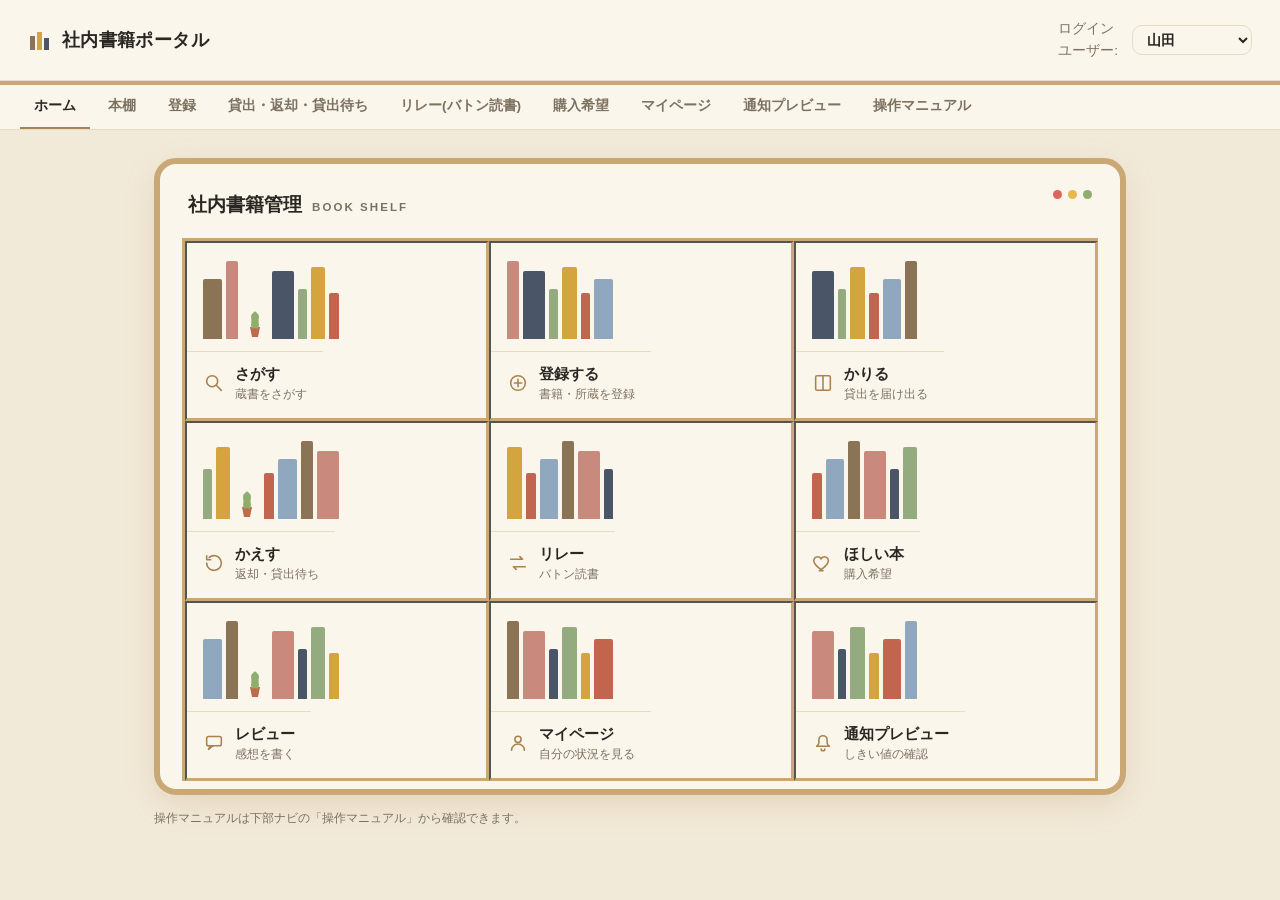
==== book-portal/index.html @ c52a91c8 "社内書籍ポータルのMockアプリをbook-portal/に追加 LINE LIFF経由で開いて動作確認するため、GitHub Pages(個人アカウント)に 社内書籍ポータルのフロントエンドMock" ====
<!DOCTYPE html>
<html lang="ja">
<head>
<meta charset="UTF-8">
<meta name="viewport" content="width=device-width, initial-scale=1.0">
<title>社内書籍ポータル</title>
<link rel="stylesheet" href="style.css">
</head>
<body>
<header>
  <h1><svg class="brand-mark" viewBox="0 0 24 24" width="24" height="24" aria-hidden="true">
    <rect x="2" y="8" width="5" height="14" fill="#8b7355"/>
    <rect x="9" y="4" width="5" height="18" fill="#d4a53f"/>
    <rect x="16" y="10" width="5" height="12" fill="#4a5568"/>
  </svg>社内書籍ポータル</h1>
  <div class="user-switch">
    ログインユーザー:
    <select id="currentUser"></select>
  </div>
</header>
<div class="accent-bar" aria-hidden="true"></div>

<nav id="nav">
  <button data-view="home" class="active">ホーム</button>
  <button data-view="shelf">本棚</button>
  <button data-view="register">登録</button>
  <button data-view="loan">貸出・返却・貸出待ち</button>
  <button data-view="relay">リレー(バトン読書)</button>
  <button data-view="wishlist">購入希望</button>
  <button data-view="mypage">マイページ</button>
  <button data-view="notify">通知プレビュー</button>
  <button data-view="manual">操作マニュアル</button>
</nav>

<main id="main"></main>

<script src="app.js"></script>
</body>
</html>
---- book-portal/style.css ----
/*
  デザインコンセプト: あたたかい木の本棚
  生成りのクリーム背景 + オーク材のような木目トーン + パステルな背表紙カラー。
  ホーム画面は「本棚の小部屋」を模したタイル型メニューにしている。
*/
:root {
  --bg: #f2ead9;
  --surface: #faf6ec;
  --wood: #c9a876;
  --wood-dark: #a9824f;
  --ink: #2a2622;
  --ink-soft: #7c7160;
  --line: #e7dcc2;

  --spine-brown: #8b7355;
  --spine-rose: #c98a7d;
  --spine-navy: #4a5568;
  --spine-sage: #94ab7f;
  --spine-gold: #d4a53f;
  --spine-terracotta: #c1654f;
  --spine-blue: #8fa8bf;

  --plant-green: #8fae6d;
  --plant-pot: #bf6a4d;
  --danger: #b1493a;
  --radius: 10px;
}
* { box-sizing: border-box; }
body {
  margin: 0;
  font-family: "Hiragino Kaku Gothic ProN", "Yu Gothic", "Segoe UI", sans-serif;
  background: var(--bg);
  color: var(--ink);
  line-height: 1.6;
}

header {
  background: var(--surface);
  color: var(--ink);
  padding: 18px 28px;
  display: flex;
  justify-content: space-between;
  align-items: center;
  flex-wrap: wrap;
  gap: 10px;
  border-bottom: 1px solid var(--line);
}
header h1 {
  margin: 0;
  font-size: 1.15rem;
  font-weight: 700;
  letter-spacing: 0.02em;
  display: flex;
  align-items: center;
  gap: 10px;
}
.brand-mark { flex-shrink: 0; }
.accent-bar { height: 4px; background: var(--wood); }

.user-switch {
  font-size: 0.85rem;
  display: flex;
  align-items: center;
  gap: 8px;
  color: var(--ink-soft);
}
.user-switch select {
  padding: 5px 10px;
  border-radius: var(--radius);
  border: 1px solid var(--line);
  background: var(--surface);
  color: var(--ink);
  font-weight: 600;
  cursor: pointer;
}

nav {
  display: flex;
  flex-wrap: wrap;
  gap: 4px;
  background: var(--surface);
  padding: 0 20px;
  border-bottom: 1px solid var(--line);
}
nav button {
  background: transparent;
  border: none;
  border-bottom: 2px solid transparent;
  color: var(--ink-soft);
  padding: 12px 14px;
  cursor: pointer;
  font-size: 0.85rem;
  font-weight: 600;
  transition: color 0.15s ease, border-color 0.15s ease;
}
nav button:hover { color: var(--ink); }
nav button.active { color: var(--ink); border-bottom-color: var(--wood-dark); }

main { padding: 28px 24px 60px; max-width: 1020px; margin: 0 auto; }

h2 {
  display: flex;
  align-items: center;
  gap: 10px;
  font-size: 1.2rem;
  font-weight: 700;
  margin: 4px 0 22px;
  padding-bottom: 12px;
  border-bottom: 1px solid var(--line);
  color: var(--ink);
}
h2::before {
  content: "";
  display: inline-block;
  width: 10px;
  height: 10px;
  border-radius: 3px;
  background: var(--wood-dark);
  flex-shrink: 0;
}
h3 { margin: 4px 0; font-weight: 700; }

.card {
  background: var(--surface);
  border: 1px solid var(--line);
  border-radius: var(--radius);
  padding: 20px;
  margin-bottom: 16px;
}

/* ================= ホーム画面(本棚の小部屋メニュー) ================= */
.home-frame {
  background: var(--surface);
  border: 6px solid var(--wood);
  border-radius: 22px;
  padding: 22px 22px 8px;
  box-shadow: 0 10px 30px rgba(169, 130, 79, 0.18);
}
.home-frame-header {
  display: flex;
  align-items: baseline;
  gap: 10px;
  padding: 4px 6px 18px;
  position: relative;
}
.home-frame-header h2 {
  border: none;
  margin: 0;
  padding: 0;
}
.home-frame-header h2::before { display: none; }
.home-subtitle {
  font-size: 0.72rem;
  letter-spacing: 0.18em;
  color: var(--ink-soft);
  font-weight: 700;
}
.home-dots { position: absolute; right: 6px; top: 4px; display: flex; gap: 6px; }
.home-dots span { width: 9px; height: 9px; border-radius: 50%; display: inline-block; }
.home-dots span:nth-child(1) { background: #e0645a; }
.home-dots span:nth-child(2) { background: #e8b84b; }
.home-dots span:nth-child(3) { background: #8fae6d; }

.home-grid {
  display: grid;
  grid-template-columns: repeat(3, 1fr);
  border-top: 3px solid var(--wood);
  border-left: 3px solid var(--wood);
}
.home-cell {
  background: var(--surface);
  border-right: 3px solid var(--wood);
  border-bottom: 3px solid var(--wood);
  padding: 0;
  cursor: pointer;
  text-align: left;
  display: flex;
  flex-direction: column;
  font-family: inherit;
}
.home-shelf-illust {
  display: flex;
  align-items: flex-end;
  gap: 4px;
  padding: 18px 16px 12px;
  min-height: 90px;
}
.home-mini-spine { border-radius: 2px 2px 0 0; flex-shrink: 0; }
.home-cell-label {
  display: flex;
  align-items: center;
  gap: 10px;
  padding: 12px 16px 16px;
  border-top: 1px solid var(--line);
}
.home-cell-label .icon { color: var(--wood-dark); flex-shrink: 0; }
.home-cell-label .text b { display: block; font-size: 0.95rem; color: var(--ink); }
.home-cell-label .text span { display: block; font-size: 0.72rem; color: var(--ink-soft); margin-top: 2px; }
.home-cell:hover { background: #f5efe0; }

/* ---- 本棚: 表示切替 ---- */
.shelf-toggle {
  display: inline-flex;
  border: 1px solid var(--wood);
  border-radius: var(--radius);
  overflow: hidden;
  margin-bottom: 16px;
}
.shelf-toggle button {
  border: none;
  background: var(--surface);
  padding: 8px 18px;
  font-size: 0.82rem;
  font-weight: 600;
  color: var(--ink);
  cursor: pointer;
  transition: background 0.15s ease, color 0.15s ease;
  border-right: 1px solid var(--wood);
}
.shelf-toggle button:last-child { border-right: none; }
.shelf-toggle button.active { background: var(--wood-dark); color: #fff; }

/* ---- グリッド表示(標準) ---- */
.shelf-grid {
  display: grid;
  grid-template-columns: repeat(auto-fill, minmax(160px, 1fr));
  gap: 14px;
}
.book {
  position: relative;
  border-radius: var(--radius);
  border: none;
  border-top: 6px solid var(--wood);
  min-height: 170px;
  display: flex;
  flex-direction: column;
  justify-content: flex-end;
  padding: 12px;
  font-size: 0.78rem;
  color: #fff;
  cursor: pointer;
  text-align: left;
  transition: transform 0.12s ease;
}
.book:hover { transform: translateY(-3px); }
.book b { font-size: 0.86rem; line-height: 1.35; display: block; margin-bottom: 6px; text-shadow: 0 1px 2px rgba(0,0,0,0.25); }

/* ---- 実寸(サイズ比例)表示 ---- */
.spine-shelf-outer {
  background: var(--surface);
  border: 1px solid var(--line);
  border-radius: var(--radius);
  padding: 20px 20px 0;
  overflow-x: auto;
}
.spine-shelf {
  display: flex;
  align-items: flex-end;
  gap: 5px;
  min-height: 260px;
  padding-bottom: 16px;
  border-bottom: 6px solid var(--wood);
}
.spine {
  border: none;
  border-radius: 2px 2px 0 0;
  cursor: pointer;
  color: #fff;
  display: flex;
  align-items: flex-start;
  justify-content: center;
  padding: 10px 4px;
  transition: transform 0.12s ease;
  writing-mode: vertical-rl;
  text-orientation: mixed;
  font-size: 0.76rem;
  font-weight: 600;
  letter-spacing: 0.02em;
  flex-shrink: 0;
}
.spine:hover { transform: translateY(-4px); }
.spine-caption {
  text-align: center;
  font-size: 0.75rem;
  color: var(--ink-soft);
  padding: 10px 0 2px;
}

.tag {
  display: inline-flex;
  align-items: center;
  gap: 3px;
  background: var(--line);
  color: var(--ink);
  font-size: 0.7rem;
  font-weight: 600;
  padding: 3px 9px;
  border-radius: var(--radius);
  margin: 2px 4px 2px 0;
}
.tag.status-AVAILABLE { background: var(--spine-sage); color: #fff; }
.tag.status-ON_LOAN { background: var(--spine-gold); color: #4a3400; }
.tag.status-UNAVAILABLE { background: var(--line); color: var(--ink-soft); }
.tag.type-COMPANY { background: var(--spine-navy); color: #fff; }
.tag.type-PERSONAL { background: var(--spine-rose); color: #fff; }
.tag.curry { background: var(--wood-dark); color: #fff; }
.tag.overdue { background: var(--danger); color: #fff; }
.tag.ai { background: var(--spine-blue); color: #fff; }

label { display: block; font-size: 0.8rem; margin: 10px 0 4px; color: var(--ink-soft); font-weight: 600; }
input, select, textarea {
  width: 100%;
  padding: 9px 10px;
  border: 1px solid var(--line);
  border-radius: var(--radius);
  font-size: 0.9rem;
  font-family: inherit;
  background: var(--surface);
  color: var(--ink);
  transition: border-color 0.15s ease;
}
input:focus, select:focus, textarea:focus {
  outline: none;
  border-color: var(--wood-dark);
}

.btn {
  display: inline-block;
  margin-top: 12px;
  background: var(--wood-dark);
  color: #fff;
  border: 1px solid var(--wood-dark);
  padding: 9px 18px;
  border-radius: var(--radius);
  cursor: pointer;
  font-size: 0.88rem;
  font-weight: 600;
  transition: background 0.15s ease;
}
.btn:hover { background: #8c6a3f; }
.btn.secondary { background: transparent; color: var(--wood-dark); border: 1px solid var(--wood-dark); }
.btn.secondary:hover { background: #f5efe0; }
.btn.danger { background: #fff; color: var(--danger); border: 1px solid var(--danger); }
.btn.danger:hover { background: var(--danger); color: #fff; }
.btn.small { padding: 5px 12px; margin-left: 8px; margin-top: 0; font-size: 0.78rem; }
.btn:disabled { opacity: 0.4; cursor: not-allowed; }

.row { display: flex; gap: 14px; flex-wrap: wrap; }
.row > div { flex: 1; min-width: 200px; }
.note { font-size: 0.75rem; color: var(--ink-soft); margin-top: 4px; }
.list-item { border-bottom: 1px solid var(--line); padding: 10px 0; }
.list-item:last-child { border-bottom: none; }
.back-link {
  cursor: pointer;
  color: var(--ink-soft);
  font-weight: 600;
  font-size: 0.85rem;
  display: inline-block;
  margin-bottom: 10px;
}
.back-link:hover { color: var(--wood-dark); }

.stat-box {
  background: var(--surface);
  border: 1px solid var(--line);
  border-top: 3px solid var(--wood);
  border-radius: var(--radius);
  padding: 16px;
  text-align: center;
  flex: 1;
  min-width: 140px;
}
.stat-box .num { font-size: 1.7rem; font-weight: 700; color: var(--wood-dark); }
.checkbox-row { display: flex; align-items: center; gap: 8px; margin: 6px 0; }
.checkbox-row input { width: auto; }
.holding-block { border: 1px dashed var(--line); border-radius: var(--radius); padding: 12px; margin-bottom: 8px; }
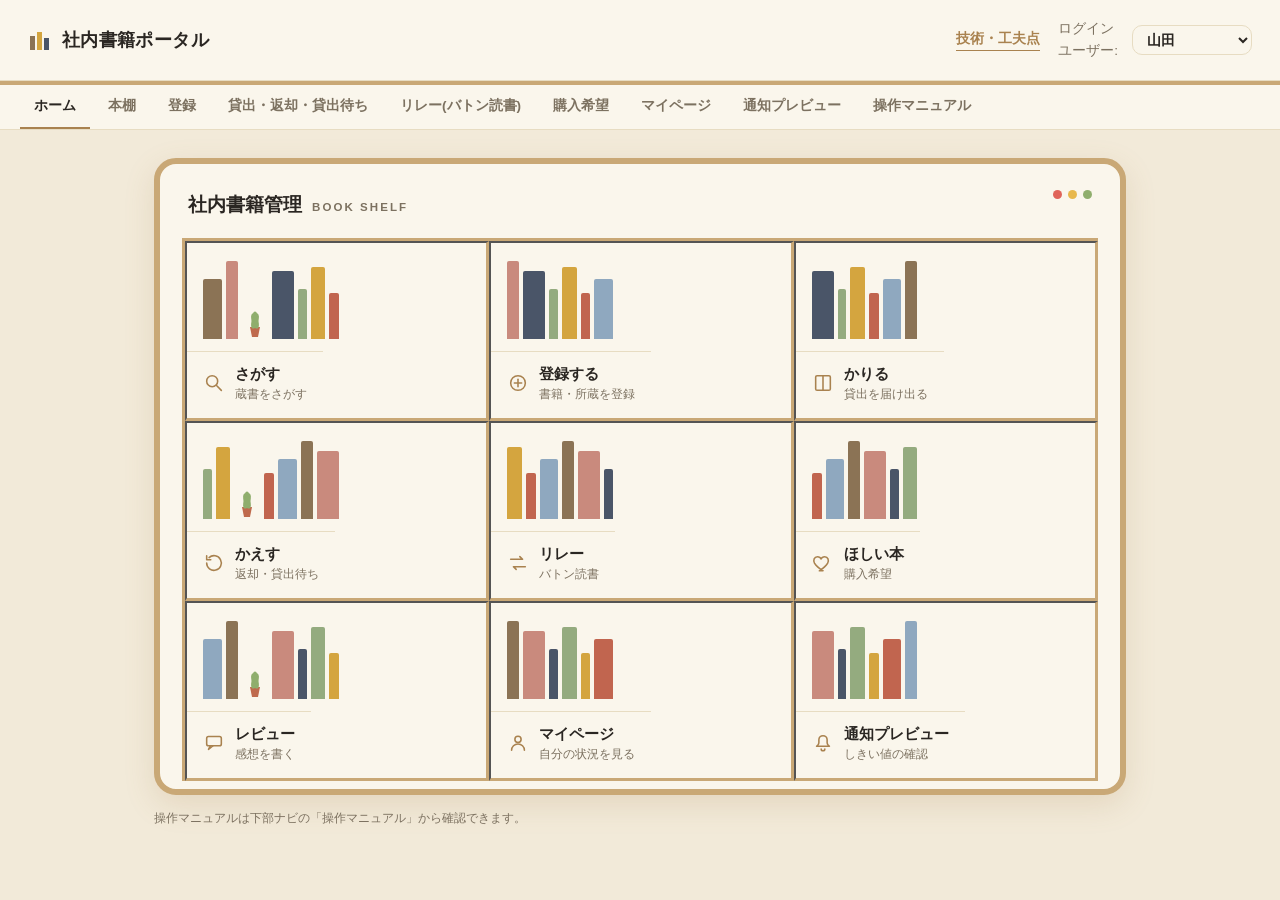
==== commit d15b8ef5: "book-portalをスマホ対応版に更新 チームリポジトリの最新版(スマホレイアウト修正+技術・工夫点ページ追加)を反映。  Co-Authored-By: Claude Sonnet 5 <nor" ====
--- a/book-portal/index.html
+++ b/book-portal/index.html
@@ -13,9 +13,12 @@
     <rect x="9" y="4" width="5" height="18" fill="#d4a53f"/>
     <rect x="16" y="10" width="5" height="12" fill="#4a5568"/>
   </svg>社内書籍ポータル</h1>
-  <div class="user-switch">
-    ログインユーザー:
-    <select id="currentUser"></select>
+  <div class="header-actions">
+    <a href="#presentation" id="presentationLink" class="presentation-link">技術・工夫点</a>
+    <div class="user-switch">
+      ログインユーザー:
+      <select id="currentUser"></select>
+    </div>
   </div>
 </header>
 <div class="accent-bar" aria-hidden="true"></div>
--- a/book-portal/style.css
+++ b/book-portal/style.css
@@ -26,6 +26,7 @@
   --radius: 10px;
 }
 * { box-sizing: border-box; }
+html, body { max-width: 100%; overflow-x: hidden; }
 body {
   margin: 0;
   font-family: "Hiragino Kaku Gothic ProN", "Yu Gothic", "Segoe UI", sans-serif;
@@ -56,6 +57,21 @@
 }
 .brand-mark { flex-shrink: 0; }
 .accent-bar { height: 4px; background: var(--wood); }
+
+.header-actions {
+  display: flex;
+  align-items: center;
+  gap: 18px;
+  flex-wrap: wrap;
+}
+.presentation-link {
+  color: var(--wood-dark);
+  font-size: 0.85rem;
+  font-weight: 700;
+  text-decoration: none;
+  border-bottom: 1px solid currentColor;
+}
+.presentation-link:hover { color: var(--ink); }
 
 .user-switch {
   font-size: 0.85rem;
@@ -177,6 +193,7 @@
   display: flex;
   flex-direction: column;
   font-family: inherit;
+  min-width: 0;
 }
 .home-shelf-illust {
   display: flex;
@@ -184,6 +201,7 @@
   gap: 4px;
   padding: 18px 16px 12px;
   min-height: 90px;
+  overflow: hidden;
 }
 .home-mini-spine { border-radius: 2px 2px 0 0; flex-shrink: 0; }
 .home-cell-label {
@@ -194,6 +212,7 @@
   border-top: 1px solid var(--line);
 }
 .home-cell-label .icon { color: var(--wood-dark); flex-shrink: 0; }
+.home-cell-label .text { min-width: 0; }
 .home-cell-label .text b { display: block; font-size: 0.95rem; color: var(--ink); }
 .home-cell-label .text span { display: block; font-size: 0.72rem; color: var(--ink-soft); margin-top: 2px; }
 .home-cell:hover { background: #f5efe0; }
@@ -371,6 +390,77 @@
   min-width: 140px;
 }
 .stat-box .num { font-size: 1.7rem; font-weight: 700; color: var(--wood-dark); }
+.presentation-lead {
+  font-size: 1rem;
+  color: var(--ink-soft);
+  margin-bottom: 22px;
+}
+.presentation-grid {
+  display: grid;
+  grid-template-columns: repeat(auto-fit, minmax(250px, 1fr));
+  gap: 16px;
+}
+.presentation-grid .card { margin-bottom: 0; }
+.presentation-grid ul { margin: 10px 0 0; padding-left: 1.3rem; }
+.presentation-grid li { margin: 6px 0; }
+.architecture-flow {
+  display: flex;
+  align-items: center;
+  justify-content: center;
+  gap: 8px;
+  flex-wrap: wrap;
+  margin-top: 16px;
+}
+.architecture-flow span {
+  background: var(--line);
+  border-radius: var(--radius);
+  padding: 8px 12px;
+  font-size: 0.8rem;
+  font-weight: 700;
+}
+.architecture-flow i { color: var(--wood-dark); font-style: normal; }
 .checkbox-row { display: flex; align-items: center; gap: 8px; margin: 6px 0; }
 .checkbox-row input { width: auto; }
 .holding-block { border: 1px dashed var(--line); border-radius: var(--radius); padding: 12px; margin-bottom: 8px; }
+
+/* ================= スマートフォン向け ================= */
+@media (max-width: 640px) {
+  header { padding: 14px 16px; }
+  header h1 { font-size: 1rem; }
+  .user-switch { font-size: 0.78rem; }
+
+  nav {
+    padding: 0 8px;
+    flex-wrap: nowrap;
+    overflow-x: auto;
+    -webkit-overflow-scrolling: touch;
+  }
+  nav button {
+    padding: 10px 10px;
+    font-size: 0.78rem;
+    white-space: nowrap;
+    flex-shrink: 0;
+  }
+
+  main { padding: 16px 12px 40px; }
+  .card { padding: 14px; }
+
+  h2 { font-size: 1.05rem; margin-bottom: 16px; }
+
+  .home-frame { border-width: 4px; border-radius: 16px; padding: 14px 14px 6px; }
+  .home-grid { grid-template-columns: repeat(2, 1fr); }
+  .home-shelf-illust { padding: 12px 10px 8px; min-height: 70px; gap: 3px; }
+  .home-cell-label { padding: 10px 10px 12px; gap: 8px; }
+  .home-cell-label .icon { width: 18px; height: 18px; }
+  .home-cell-label .text b { font-size: 0.82rem; }
+  .home-cell-label .text span { font-size: 0.66rem; }
+
+  .row { flex-direction: column; }
+  .row > div { min-width: 0; width: 100%; }
+
+  .shelf-grid { grid-template-columns: repeat(auto-fill, minmax(130px, 1fr)); gap: 10px; }
+}
+
+@media (max-width: 420px) {
+  .home-grid { grid-template-columns: 1fr; }
+}
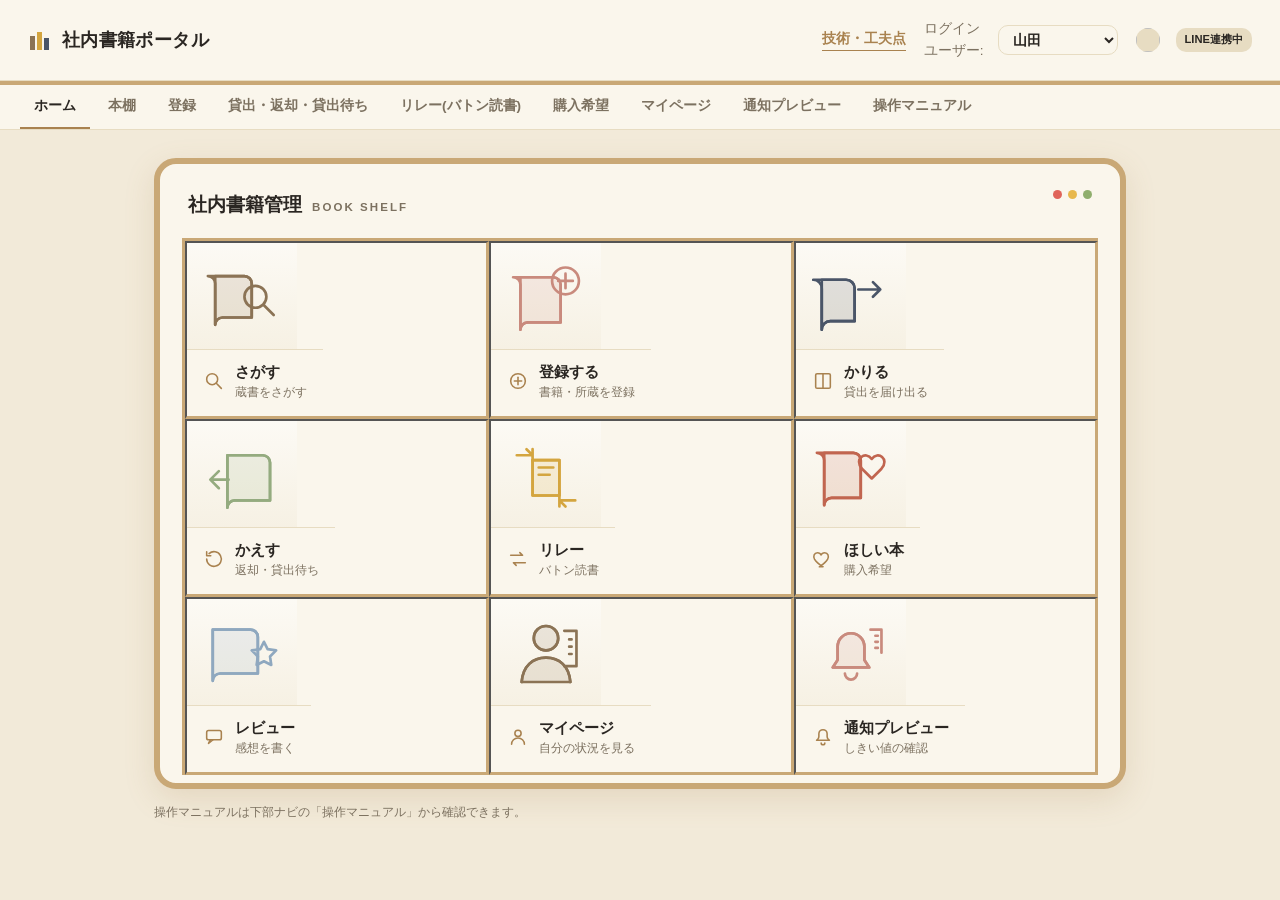
==== commit fb1fdac9: "book-portalを最新版に更新(LINEログイン連携、表紙画像、ソート・フィルタ) Co-Authored-By: Claude Sonnet 5 <noreply@anthropic.com>" ====
--- a/book-portal/index.html
+++ b/book-portal/index.html
@@ -15,9 +15,14 @@
   </svg>社内書籍ポータル</h1>
   <div class="header-actions">
     <a href="#presentation" id="presentationLink" class="presentation-link">技術・工夫点</a>
-    <div class="user-switch">
+    <div class="user-switch" id="userSwitch">
       ログインユーザー:
       <select id="currentUser"></select>
+    </div>
+    <div class="line-user" id="lineUser" hidden>
+      <img id="lineUserPic" alt="">
+      <span id="lineUserName"></span>
+      <span class="tag" style="margin:0;">LINE連携中</span>
     </div>
   </div>
 </header>
@@ -37,6 +42,7 @@
 
 <main id="main"></main>
 
+<script src="https://static.line-scdn.net/liff/edge/2/sdk.js"></script>
 <script src="app.js"></script>
 </body>
 </html>
--- a/book-portal/style.css
+++ b/book-portal/style.css
@@ -89,6 +89,21 @@
   font-weight: 600;
   cursor: pointer;
 }
+.line-user {
+  font-size: 0.85rem;
+  display: flex;
+  align-items: center;
+  gap: 8px;
+  color: var(--ink);
+  font-weight: 600;
+}
+.line-user img {
+  width: 24px;
+  height: 24px;
+  border-radius: 50%;
+  object-fit: cover;
+  background: var(--line);
+}
 
 nav {
   display: flex;
@@ -197,13 +212,28 @@
 }
 .home-shelf-illust {
   display: flex;
-  align-items: flex-end;
-  gap: 4px;
-  padding: 18px 16px 12px;
-  min-height: 90px;
+  align-items: center;
+  justify-content: center;
+  padding: 14px 16px 10px;
+  min-height: 106px;
   overflow: hidden;
-}
-.home-mini-spine { border-radius: 2px 2px 0 0; flex-shrink: 0; }
+  background: linear-gradient(180deg, rgba(255,255,255,0.45), rgba(231,220,194,0.2));
+}
+.home-feature-svg {
+  width: 78px;
+  height: 78px;
+  fill: none;
+  stroke: currentColor;
+  stroke-width: 2.2;
+  stroke-linecap: round;
+  stroke-linejoin: round;
+  transition: transform 0.18s ease;
+}
+.home-feature-svg .feature-fill {
+  fill: currentColor;
+  fill-opacity: 0.15;
+}
+.home-cell:hover .home-feature-svg { transform: translateY(-2px) scale(1.04); }
 .home-cell-label {
   display: flex;
   align-items: center;
@@ -239,6 +269,63 @@
 .shelf-toggle button:last-child { border-right: none; }
 .shelf-toggle button.active { background: var(--wood-dark); color: #fff; }
 
+.shelf-controls > label:first-child { margin-top: 0; }
+.shelf-filter-grid {
+  display: grid;
+  grid-template-columns: repeat(4, minmax(0, 1fr));
+  gap: 12px;
+  margin-top: 10px;
+}
+.shelf-filter-grid label { white-space: nowrap; }
+.shelf-filter-footer {
+  display: flex;
+  justify-content: space-between;
+  align-items: center;
+  min-height: 38px;
+  margin-top: 8px;
+}
+.shelf-category-list {
+  display: grid;
+  grid-template-columns: repeat(2, minmax(0, 1fr));
+  gap: 28px 20px;
+  margin-top: 18px;
+}
+.shelf-category-list .shelf-category-section { min-width: 0; }
+.shelf-index-plate {
+  position: relative;
+  width: fit-content;
+  min-width: 180px;
+  max-width: calc(100% - 20px);
+  margin: 0 0 12px 12px;
+  padding: 8px 38px 8px 16px;
+  color: #49351f;
+  background: linear-gradient(180deg, #ead2a8, #d4ae73);
+  border: 1px solid #b78c50;
+  border-radius: 5px 5px 2px 2px;
+  box-shadow: 0 3px 0 #9c7543, 0 5px 10px rgba(99, 70, 34, 0.13);
+  font-size: 0.8rem;
+  font-weight: 700;
+  letter-spacing: 0.02em;
+}
+.shelf-index-plate::before {
+  content: "";
+  position: absolute;
+  left: -9px;
+  bottom: -5px;
+  width: 7px;
+  height: 23px;
+  border-radius: 3px 0 0 3px;
+  background: #a77e49;
+}
+.shelf-index-count {
+  position: absolute;
+  right: 10px;
+  color: rgba(73, 53, 31, 0.65);
+  font-size: 0.68rem;
+  font-weight: 600;
+}
+.spine-category-section + .spine-category-section { margin-top: 28px; }
+
 /* ---- グリッド表示(標準) ---- */
 .shelf-grid {
   display: grid;
@@ -263,6 +350,64 @@
 }
 .book:hover { transform: translateY(-3px); }
 .book b { font-size: 0.86rem; line-height: 1.35; display: block; margin-bottom: 6px; text-shadow: 0 1px 2px rgba(0,0,0,0.25); }
+
+/* ---- 書籍詳細: 表紙未設定時のSVGプレースホルダー ---- */
+.book-summary { align-items: center; }
+.book-summary .book-cover-column {
+  flex: 0 0 190px;
+  min-width: 190px;
+  display: flex;
+  justify-content: center;
+}
+.book-cover-placeholder {
+  width: 166px;
+  min-height: 226px;
+  padding: 14px 12px 13px;
+  border-radius: 4px 10px 10px 4px;
+  color: var(--cover-tone);
+  background: linear-gradient(145deg, color-mix(in srgb, var(--cover-tone) 14%, var(--surface)), var(--surface));
+  border: 1px solid color-mix(in srgb, var(--cover-tone) 48%, var(--line));
+  border-left: 7px solid var(--cover-tone);
+  box-shadow: 6px 8px 16px rgba(80, 62, 38, 0.14);
+  display: flex;
+  flex-direction: column;
+  align-items: center;
+  justify-content: center;
+  gap: 7px;
+}
+.book-cover-placeholder-icon {
+  width: 112px;
+  height: 140px;
+  overflow: visible;
+}
+.book-cover-placeholder .cover-shadow { fill: rgba(70, 57, 42, 0.12); }
+.book-cover-placeholder .cover-body { fill: currentColor; fill-opacity: 0.15; }
+.book-cover-placeholder .cover-line,
+.book-cover-placeholder .cover-page,
+.book-cover-placeholder .cover-emblem,
+.book-cover-placeholder .cover-bookmark {
+  fill: none;
+  stroke: currentColor;
+  stroke-width: 2.2;
+  stroke-linecap: round;
+  stroke-linejoin: round;
+}
+.book-cover-placeholder .cover-emblem { fill: var(--surface); fill-opacity: 0.72; }
+.book-cover-placeholder span {
+  color: var(--ink);
+  font-size: 0.82rem;
+  font-weight: 700;
+  letter-spacing: 0.08em;
+  text-align: center;
+}
+.book-cover-placeholder small {
+  display: block;
+  margin-top: 2px;
+  color: var(--ink-soft);
+  font-size: 0.68rem;
+  font-weight: 500;
+  letter-spacing: 0.04em;
+}
 
 /* ---- 実寸(サイズ比例)表示 ---- */
 .spine-shelf-outer {
@@ -449,7 +594,8 @@
 
   .home-frame { border-width: 4px; border-radius: 16px; padding: 14px 14px 6px; }
   .home-grid { grid-template-columns: repeat(2, 1fr); }
-  .home-shelf-illust { padding: 12px 10px 8px; min-height: 70px; gap: 3px; }
+  .home-shelf-illust { padding: 10px 10px 7px; min-height: 82px; }
+  .home-feature-svg { width: 62px; height: 62px; }
   .home-cell-label { padding: 10px 10px 12px; gap: 8px; }
   .home-cell-label .icon { width: 18px; height: 18px; }
   .home-cell-label .text b { font-size: 0.82rem; }
@@ -457,10 +603,16 @@
 
   .row { flex-direction: column; }
   .row > div { min-width: 0; width: 100%; }
+  .book-summary .book-cover-column { flex-basis: auto; min-width: 0; }
+
+  .shelf-filter-grid { grid-template-columns: repeat(2, minmax(0, 1fr)); gap: 6px 10px; }
+  .shelf-category-list { grid-template-columns: 1fr; gap: 24px; }
+  .shelf-index-plate { min-width: 150px; margin-left: 9px; }
 
   .shelf-grid { grid-template-columns: repeat(auto-fill, minmax(130px, 1fr)); gap: 10px; }
 }
 
 @media (max-width: 420px) {
   .home-grid { grid-template-columns: 1fr; }
-}
+  .shelf-filter-grid { grid-template-columns: 1fr; }
+}
